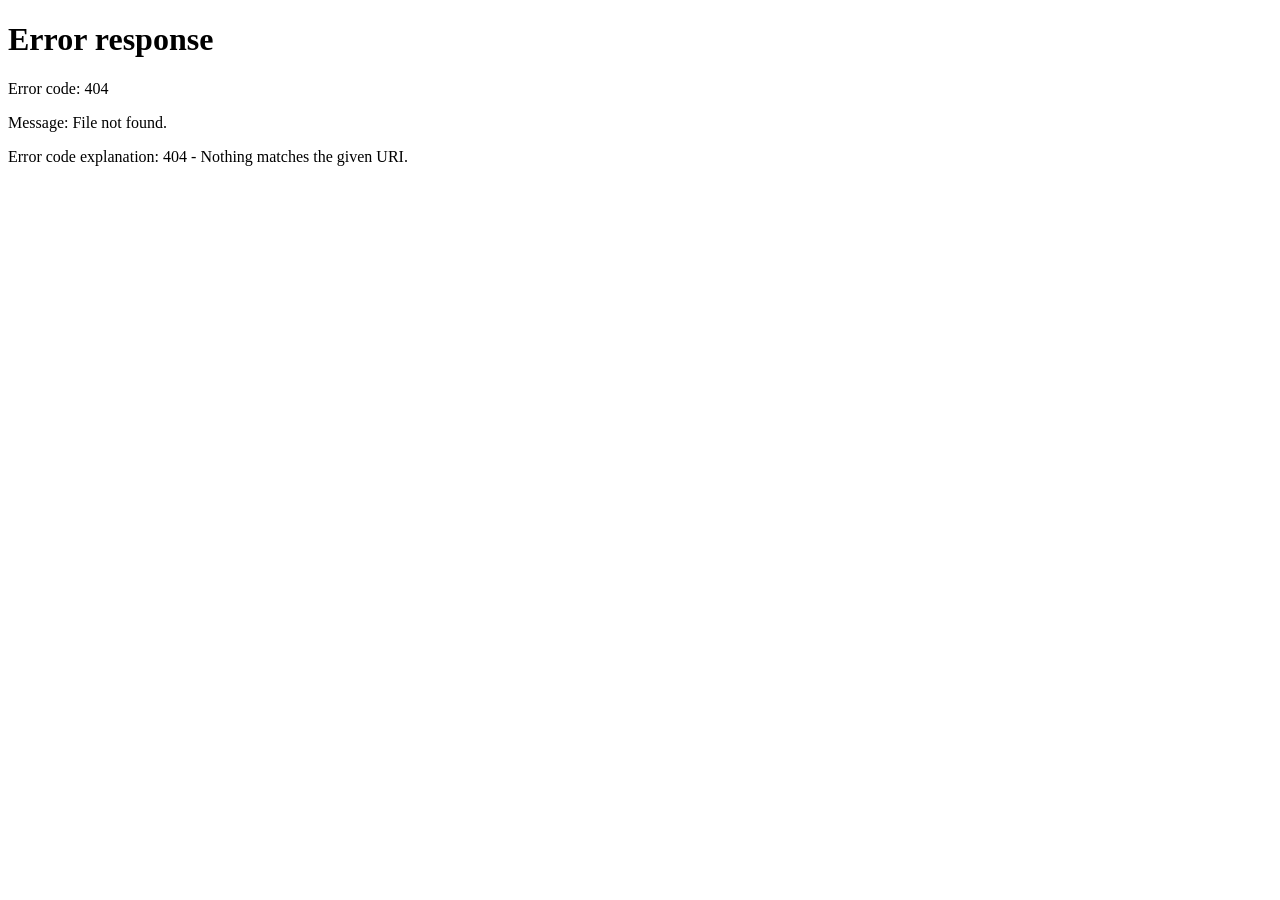
==== frontend/dashboard.html @ 40f2192b "Version Supabase - depart" ====
<!DOCTYPE html>
<html lang="fr">
<head>
    <meta charset="UTF-8">
    <meta name="viewport" content="width=device-width, initial-scale=1.0">
    <meta name="theme-color" content="#0d302b">
    <title>Tableau de bord — QR Menu</title>
    <link rel="stylesheet" href="css/dashboard.css?v=1">
</head>
<body>
    <div class="dashboard-shell">
        <!-- Sidebar (desktop) / barre horizontale (mobile) -->
        <aside class="sidebar">
            <div class="brand">
                <span class="brand-mark">QR MENU</span>
                <span class="brand-sub">Espace propriétaire</span>
            </div>

            <nav class="nav" aria-label="Navigation du tableau de bord">
                <a href="#overview" class="nav-link active" data-section="overview">
                    <svg viewBox="0 0 24 24" fill="none" class="nav-icon"><rect x="3" y="3" width="7" height="9" rx="2" stroke="currentColor" stroke-width="1.8"/><rect x="14" y="3" width="7" height="5" rx="2" stroke="currentColor" stroke-width="1.8"/><rect x="14" y="12" width="7" height="9" rx="2" stroke="currentColor" stroke-width="1.8"/><rect x="3" y="16" width="7" height="5" rx="2" stroke="currentColor" stroke-width="1.8"/></svg>
                    <span>Vue d'ensemble</span>
                </a>
                <a href="#cafe" class="nav-link" data-section="cafe">
                    <svg viewBox="0 0 24 24" fill="none" class="nav-icon"><path d="M4 9h13a3 3 0 0 1 0 6h-1" stroke="currentColor" stroke-width="1.8" stroke-linecap="round"/><path d="M4 9v7a3 3 0 0 0 3 3h6a3 3 0 0 0 3-3V9" stroke="currentColor" stroke-width="1.8" stroke-linecap="round"/><path d="M7 3v2.5M11 3v2.5M15 3v2.5" stroke="currentColor" stroke-width="1.8" stroke-linecap="round"/></svg>
                    <span>Mon café</span>
                </a>
                <a href="#categories" class="nav-link" data-section="categories">
                    <svg viewBox="0 0 24 24" fill="none" class="nav-icon"><path d="M4 4h7l9 9-7 7-9-9V4z" stroke="currentColor" stroke-width="1.8" stroke-linejoin="round"/><circle cx="8.5" cy="8.5" r="1.4" fill="currentColor"/></svg>
                    <span>Catégories</span>
                </a>
                <a href="#products" class="nav-link" data-section="products">
                    <svg viewBox="0 0 24 24" fill="none" class="nav-icon"><path d="M4 8h16l-1.4 10.2a2 2 0 0 1-2 1.8H7.4a2 2 0 0 1-2-1.8L4 8z" stroke="currentColor" stroke-width="1.8" stroke-linejoin="round"/><path d="M8 8V6a4 4 0 0 1 8 0v2" stroke="currentColor" stroke-width="1.8"/></svg>
                    <span>Produits</span>
                </a>
                <a href="#qrcode" class="nav-link" data-section="qrcode">
                    <svg viewBox="0 0 24 24" fill="none" class="nav-icon"><rect x="3" y="3" width="7" height="7" rx="1.2" stroke="currentColor" stroke-width="1.8"/><rect x="14" y="3" width="7" height="7" rx="1.2" stroke="currentColor" stroke-width="1.8"/><rect x="3" y="14" width="7" height="7" rx="1.2" stroke="currentColor" stroke-width="1.8"/><path d="M14 14h3v3h-3zM19 14h2M14 19h2M19 19h2" stroke="currentColor" stroke-width="1.8" stroke-linecap="round"/></svg>
                    <span>QR Code</span>
                </a>
            </nav>

            <a href="#logout" class="nav-link logout">
                <svg viewBox="0 0 24 24" fill="none" class="nav-icon"><path d="M9 21H5a2 2 0 0 1-2-2V5a2 2 0 0 1 2-2h4" stroke="currentColor" stroke-width="1.8" stroke-linecap="round"/><path d="M16 17l5-5-5-5M21 12H9" stroke="currentColor" stroke-width="1.8" stroke-linecap="round" stroke-linejoin="round"/></svg>
                <span>Déconnexion</span>
            </a>
        </aside>

        <!-- Contenu principal -->
        <main class="main">
            <!-- Vue d'ensemble -->
            <section id="overview-section" class="section active">
                <div class="welcome-card">
                    <span class="eyebrow">TABLEAU DE BORD</span>
                    <h1 id="user-greeting">Bonjour !</h1>
                    <p class="welcome-sub">Gérez le menu de <strong id="cafe-name">votre café</strong> depuis cet espace.</p>
                </div>
                <div class="stats-row">
                    <div class="stat-card">
                        <span class="stat-value" id="product-count">0</span>
                        <span class="stat-label">Produits au menu</span>
                    </div>
                    <div class="stat-card">
                        <span class="stat-value" id="category-count">0</span>
                        <span class="stat-label">Catégories</span>
                    </div>
                </div>
                <div class="quick-links">
                    <a href="#cafe" class="quick-link nav-link" data-section="cafe">
                        <span class="quick-link-title">Compléter les informations du café</span>
                        <span class="quick-link-arrow">→</span>
                    </a>
                    <a href="#products" class="quick-link nav-link" data-section="products">
                        <span class="quick-link-title">Ajouter un produit au menu</span>
                        <span class="quick-link-arrow">→</span>
                    </a>
                    <a href="#qrcode" class="quick-link nav-link" data-section="qrcode">
                        <span class="quick-link-title">Télécharger le QR Code de la table</span>
                        <span class="quick-link-arrow">→</span>
                    </a>
                </div>
            </section>

            <!-- Informations du café -->
            <section id="cafe-section" class="section">
                <div class="section-header">
                    <div>
                        <span class="eyebrow">PARAMÈTRES</span>
                        <h2>Informations du café</h2>
                    </div>
                </div>

                <form id="cafe-form" class="panel-card cafe-form">
                    <div class="logo-upload">
                        <label for="cafe-logo" class="logo-frame">
                            <img id="cafe-logo-preview" src="" alt="" class="logo-preview hidden">
                            <span class="logo-placeholder">Logo</span>
                        </label>
                        <input type="file" id="cafe-logo" accept="image/*" class="hidden-file-input">
                        <span class="field-hint">Cliquez sur le cercle pour changer le logo</span>
                    </div>

                    <div class="field-grid">
                        <div class="field">
                            <label for="cafe-name-input">Nom du café</label>
                            <input type="text" id="cafe-name-input" placeholder="Café El Bahri">
                        </div>
                        <div class="field">
                            <label for="cafe-phone">Téléphone</label>
                            <input type="text" id="cafe-phone" placeholder="+216 XX XXX XXX">
                        </div>
                        <div class="field field-full">
                            <label for="cafe-address">Adresse</label>
                            <input type="text" id="cafe-address" placeholder="Avenue Habib Bourguiba, Tunis">
                        </div>
                        <div class="field field-full">
                            <label for="cafe-description">Description</label>
                            <textarea id="cafe-description" rows="4" placeholder="Un mot chaleureux sur votre café..."></textarea>
                        </div>
                    </div>

                    <div class="form-actions">
                        <button type="submit" class="btn-primary">Enregistrer les modifications</button>
                    </div>
                </form>
            </section>

            <!-- Catégories -->
            <section id="categories-section" class="section">
                <div class="section-header">
                    <div>
                        <span class="eyebrow">MENU</span>
                        <h2>Catégories</h2>
                    </div>
                    <button type="button" class="btn-primary" onclick="openCategoryModal()">+ Ajouter une catégorie</button>
                </div>
                <div id="categories-list" class="cards-grid categories-list">
                    <p class="empty-hint">Chargement des catégories…</p>
                </div>
            </section>

            <!-- Produits -->
            <section id="products-section" class="section">
                <div class="section-header">
                    <div>
                        <span class="eyebrow">MENU</span>
                        <h2>Produits</h2>
                    </div>
                    <button type="button" class="btn-primary" onclick="openProductModal()">+ Ajouter un produit</button>
                </div>
                <div id="products-list" class="cards-grid products-list">
                    <p class="empty-hint">Chargement des produits…</p>
                </div>
            </section>

            <!-- QR Code -->
            <section id="qrcode-section" class="section">
                <div class="section-header">
                    <div>
                        <span class="eyebrow">TABLE</span>
                        <h2>QR Code du menu</h2>
                    </div>
                </div>
                <div class="panel-card qr-card">
                    <div class="qr-frame">
                        <img id="qr-image" src="" alt="QR Code du menu">
                    </div>
                    <p class="qr-hint">Imprimez ce code et posez-le sur vos tables. Vos clients le scannent pour accéder directement à votre menu.</p>
                    <button type="button" class="btn-primary" onclick="downloadQR()">Télécharger le QR Code</button>
                </div>
            </section>
        </main>
    </div>

    <!-- Modale Catégorie -->
    <!-- Modale Catégorie -->
<div id="category-modal" class="modal-overlay hidden">
    <div class="modal-card">
        <button type="button" class="modal-close" onclick="closeCategoryModal()" aria-label="Fermer">&times;</button>
        <h3>Ajouter une catégorie</h3>
        <form id="category-form">
            <div class="field">
                <label for="category-name-fr">Nom (Français)</label>
                <input type="text" id="category-name-fr" placeholder="Cafés" required>
            </div>
            <div class="field">
                <label for="category-name-en">Nom (English)</label>
                <input type="text" id="category-name-en" placeholder="Coffee">
            </div>
            <div class="field">
                <label for="category-name-ar">الاسم (العربية)</label>
                <input type="text" id="category-name-ar" placeholder="قهوة" dir="rtl">
            </div>
            <div class="form-actions">
                <button type="button" class="btn-secondary" onclick="closeCategoryModal()">Annuler</button>
                <button type="submit" class="btn-primary">Enregistrer</button>
            </div>
        </form>
    </div>
</div>
    <!-- Modale Produit -->
   <!-- Modale Produit -->
<div id="product-modal" class="modal-overlay hidden">
    <div class="modal-card">
        <button type="button" class="modal-close" onclick="closeProductModal()" aria-label="Fermer">&times;</button>
        <h3>Ajouter un produit</h3>
        <form id="product-form">
            <div class="field">
                <label for="product-name-fr">Nom (Français)</label>
                <input type="text" id="product-name-fr" placeholder="Cappuccino" required>
            </div>
            <div class="field">
                <label for="product-name-en">Nom (English)</label>
                <input type="text" id="product-name-en" required>
            </div>
            <div class="field">
                <label for="product-name-ar">الاسم (العربية)</label>
                <input type="text" id="product-name-ar" required dir="rtl">
            </div>
            <div class="field">
                <label for="product-category">Catégorie</label>
                <select id="product-category" required></select>
            </div>
            <div class="field">
                <label for="product-description-fr">Description (Français)</label>
                <textarea id="product-description-fr" rows="2" required></textarea>
            </div>
            <div class="field">
                <label for="product-description-en">Description (English)</label>
                <textarea id="product-description-en" rows="2" required></textarea>
            </div>
            <div class="field">
                <label for="product-description-ar">الوصف (العربية)</label>
                <textarea id="product-description-ar" rows="2" placeholder="إسبريسو مع حليب رغوي..." dir="rtl"></textarea>
            </div>
            <div class="field-grid">
                <div class="field">
                    <label for="product-price">Prix (DT)</label>
                    <input type="number" id="product-price" step="0.001" min="0" placeholder="4.500" required>
                </div>
                <div class="field">
                    <label for="product-image">Photo</label>
                    <input type="file" id="product-image" accept="image/*">
                </div>
            </div>
            <div class="field field-checkbox">
                <label><input type="checkbox" id="product-available" checked> Disponible à la vente</label>
            </div>
            <div class="form-actions">
                <button type="button" class="btn-secondary" onclick="closeProductModal()">Annuler</button>
                <button type="submit" class="btn-primary">Enregistrer</button>
            </div>
        </form>
    </div>
</div>
   <script src="js/app.js?v=2"></script>
<script src="js/dashboard.js?v=2"></script>
</body>
</html>
---- frontend/css/dashboard.css ----
@import url('https://fonts.googleapis.com/css2?family=DM+Sans:wght@400;500;600;700&family=Playfair+Display:wght@600;700&display=swap');

:root {
    --ink: #182522;
    --pine: #16433b;
    --pine-deep: #0d302b;
    --coral: #dc7655;
    --saffron: #e5b65f;
    --cream: #f6f1e8;
    --paper: #fffdf8;
    --sage: #dfe9df;
    --muted: #718078;
    --line: rgba(24, 37, 34, .12);
    --shadow-sm: 0 8px 24px rgba(13, 48, 43, .08);
    --shadow-lg: 0 24px 60px rgba(13, 48, 43, .16);
}

* { box-sizing: border-box; margin: 0; padding: 0; }
html { scroll-behavior: smooth; }
body { min-height: 100vh; background: var(--cream); color: var(--ink); font-family: 'DM Sans', sans-serif; }
.hidden { display: none !important; }

/* ===== Layout ===== */
.dashboard-shell { display: flex; min-height: 100vh; }

.sidebar {
    width: 250px; flex-shrink: 0; position: sticky; top: 0; height: 100vh;
    display: flex; flex-direction: column; padding: 1.8rem 1.1rem;
    background: linear-gradient(180deg, var(--pine-deep) 0%, var(--pine) 100%);
    color: #fff;
}
.brand { margin-bottom: 2.2rem; padding: 0 .5rem; }
.brand-mark { display: block; font: 700 .78rem 'DM Sans', sans-serif; letter-spacing: .18em; opacity: .85; }
.brand-sub { display: block; margin-top: .2rem; font-size: .74rem; color: rgba(255,255,255,.6); }

.nav { display: flex; flex-direction: column; gap: .3rem; flex: 1; }
.nav-link {
    display: flex; align-items: center; gap: .7rem; padding: .75rem .9rem; border-radius: 12px;
    color: rgba(255,255,255,.78); text-decoration: none; font: 600 .86rem 'DM Sans', sans-serif;
    transition: background .2s ease, color .2s ease;
}
.nav-icon { width: 19px; height: 19px; flex-shrink: 0; }
.nav-link:hover { background: rgba(255,255,255,.08); color: #fff; }
.nav-link.active { background: rgba(255,255,255,.14); color: #fff; box-shadow: inset 0 0 0 1px rgba(255,255,255,.12); }
.nav-link.logout { margin-top: 1.2rem; padding-top: 1rem; border-top: 1px solid rgba(255,255,255,.12); color: rgba(255,255,255,.6); }
.nav-link.logout:hover { color: #fff; background: rgba(220,118,85,.18); }

.main { flex: 1; min-width: 0; padding: 2.4rem 3rem 4rem; }
.section { display: none; }
.section.active { display: block; animation: fade-in .35s ease both; }
@keyframes fade-in { from { opacity: 0; transform: translateY(6px); } to { opacity: 1; transform: translateY(0); } }

.eyebrow { color: var(--coral); font: 700 .68rem 'DM Sans', sans-serif; letter-spacing: .16em; }

/* ===== Vue d'ensemble ===== */
.welcome-card {
    padding: 2rem 2.2rem; margin-bottom: 1.6rem; border-radius: 20px; color: #fff;
    background: linear-gradient(135deg, var(--pine-deep) 0%, var(--pine) 100%);
    box-shadow: var(--shadow-lg);
}
.welcome-card h1 { margin-top: .4rem; font: 700 2rem 'Playfair Display', Georgia, serif; }
.welcome-sub { margin-top: .5rem; color: rgba(255,255,255,.85); font-size: .95rem; }

.stats-row { display: flex; gap: 1rem; margin-bottom: 1.6rem; flex-wrap: wrap; }
.stat-card {
    flex: 1; min-width: 160px; padding: 1.3rem 1.5rem; border-radius: 16px; background: var(--paper);
    border: 1px solid var(--line); box-shadow: var(--shadow-sm); display: flex; flex-direction: column; gap: .3rem;
}
.stat-value { font: 700 2.1rem 'Playfair Display', Georgia, serif; color: var(--pine); }
.stat-label { color: var(--muted); font-size: .8rem; }

.quick-links { display: flex; flex-direction: column; gap: .6rem; }
.quick-link {
    display: flex; align-items: center; justify-content: space-between; padding: 1rem 1.3rem;
    border-radius: 14px; background: var(--paper); border: 1px solid var(--line); color: var(--ink);
    text-decoration: none; font-weight: 600; font-size: .88rem; transition: transform .18s ease, box-shadow .18s ease;
}
.quick-link:hover { transform: translateX(4px); box-shadow: var(--shadow-sm); }
.quick-link-arrow { color: var(--coral); font-weight: 700; }

/* ===== Sections communes ===== */
.section-header { display: flex; align-items: center; justify-content: space-between; gap: 1rem; margin-bottom: 1.5rem; flex-wrap: wrap; }
.section-header h2 { margin-top: .35rem; font: 700 1.6rem 'Playfair Display', Georgia, serif; color: var(--ink); }

.panel-card { padding: 1.8rem; border-radius: 18px; background: var(--paper); border: 1px solid var(--line); box-shadow: var(--shadow-sm); }

/* ===== Boutons ===== */
.btn-primary, .btn-secondary {
    padding: .7rem 1.3rem; border-radius: 999px; font: 600 .85rem 'DM Sans', sans-serif; cursor: pointer;
    border: 1px solid transparent; transition: transform .15s ease, box-shadow .15s ease, background .2s ease;
}
.btn-primary { background: var(--coral); color: #fff; box-shadow: 0 8px 18px rgba(220,118,85,.3); }
.btn-primary:hover { transform: translateY(-1px); box-shadow: 0 12px 24px rgba(220,118,85,.38); }
.btn-secondary { background: var(--sage); color: var(--pine); }
.btn-secondary:hover { background: #cfe0cf; }

/* ===== Formulaire café ===== */
.cafe-form { display: flex; flex-direction: column; gap: 1.6rem; }
.logo-upload { display: flex; flex-direction: column; align-items: center; gap: .5rem; }
.logo-frame {
    position: relative; width: 96px; height: 96px; border-radius: 50%; cursor: pointer; overflow: hidden;
    background: var(--sage); border: 2px dashed var(--pine); display: grid; place-items: center;
}
.logo-preview { width: 100%; height: 100%; object-fit: cover; }
.logo-placeholder { color: var(--pine); font-size: .72rem; font-weight: 700; letter-spacing: .05em; }
.hidden-file-input { display: none; }
.field-hint { color: var(--muted); font-size: .74rem; }

.field-grid { display: grid; grid-template-columns: 1fr 1fr; gap: 1.1rem; }
.field-full { grid-column: 1 / -1; }
.field { display: flex; flex-direction: column; gap: .4rem; }
.field label { font-size: .78rem; font-weight: 600; color: var(--ink); }
.field input[type="text"], .field input[type="number"], .field select, .field textarea {
    padding: .75rem .9rem; border: 1.5px solid var(--line); border-radius: 12px; font: 1rem 'DM Sans', sans-serif;
    color: var(--ink); background: #fff; outline: none; transition: border-color .2s ease, box-shadow .2s ease;
}
.field input:focus, .field select:focus, .field textarea:focus {
    border-color: var(--coral); box-shadow: 0 0 0 4px rgba(220,118,85,.14);
}
.field textarea { resize: vertical; }
.field-checkbox label { display: flex; align-items: center; gap: .5rem; font-weight: 600; font-size: .85rem; }
.field input[type="file"] { font-size: .82rem; }
.field input[type="file"]::file-selector-button {
    padding: .5rem .9rem; margin-right: .7rem; border: 0; border-radius: 999px; background: var(--sage);
    color: var(--pine); font: 600 .78rem 'DM Sans', sans-serif; cursor: pointer; transition: background .2s ease;
}
.field input[type="file"]::file-selector-button:hover { background: #cfe0cf; }

.form-actions { display: flex; justify-content: flex-end; gap: .7rem; }

/* ===== Grilles catégories / produits ===== */
.cards-grid { display: grid; grid-template-columns: repeat(auto-fill, minmax(230px, 1fr)); gap: 1rem; }
.empty-hint { grid-column: 1 / -1; padding: 2.5rem; text-align: center; color: var(--muted); background: var(--paper); border: 1px dashed var(--line); border-radius: 16px; }

.cards-grid .card {
    display: flex; flex-direction: column; gap: .6rem; padding: 1.1rem; border-radius: 16px;
    background: var(--paper); border: 1px solid var(--line); box-shadow: var(--shadow-sm);
    transition: transform .18s ease, box-shadow .18s ease;
}
.cards-grid .card:hover { transform: translateY(-3px); box-shadow: var(--shadow-lg); }
.cards-grid .card img { width: 100%; height: 130px; object-fit: cover; border-radius: 12px; }
.cards-grid .card h3 { font: 700 1.02rem 'Playfair Display', Georgia, serif; color: var(--ink); }
.cards-grid .card p { color: var(--muted); font-size: .82rem; }
.cards-grid .card .btn-secondary { align-self: flex-start; padding: .5rem 1rem; font-size: .76rem; }
.cards-grid .card > .btn-secondary + .btn-secondary { margin-left: .5rem; }

/* ===== QR Code ===== */
.qr-card { display: flex; flex-direction: column; align-items: center; text-align: center; gap: 1.2rem; max-width: 420px; }
.qr-frame { padding: 1.2rem; border-radius: 18px; background: #fff; border: 1px solid var(--line); box-shadow: var(--shadow-sm); }
.qr-frame img { width: 220px; height: 220px; object-fit: contain; }
.qr-hint { color: var(--muted); font-size: .85rem; line-height: 1.5; }

/* ===== Modales ===== */
.modal-overlay {
    position: fixed; inset: 0; z-index: 40; display: flex; align-items: center; justify-content: center;
    background: rgba(13,48,43,.5); padding: 1.5rem;
}
.modal-card {
    position: relative; width: 100%; max-width: 440px; max-height: 88vh; overflow-y: auto;
    background: var(--paper); border-radius: 20px; padding: 2rem; box-shadow: var(--shadow-lg);
    animation: modal-in .25s cubic-bezier(.2,.8,.25,1);
}
@keyframes modal-in { from { opacity: 0; transform: translateY(14px) scale(.98); } to { opacity: 1; transform: translateY(0) scale(1); } }
.modal-card h3 { margin-bottom: 1.3rem; font: 700 1.3rem 'Playfair Display', Georgia, serif; color: var(--ink); }
.modal-card form { display: flex; flex-direction: column; gap: 1rem; }
.modal-close {
    position: absolute; top: 1rem; right: 1rem; width: 2.2rem; height: 2.2rem; border: 0; border-radius: 50%;
    background: var(--sage); color: var(--pine); font-size: 1.3rem; cursor: pointer; line-height: 1;
}

/* ===== Responsive : sidebar -> barre horizontale ===== */
@media (max-width: 959px) {
    .dashboard-shell { flex-direction: column; }
    .sidebar {
        width: 100%; height: auto; position: sticky; top: 0; z-index: 20;
        flex-direction: row; align-items: center; padding: .9rem 1rem; gap: 1rem;
    }
    .brand { margin-bottom: 0; flex-shrink: 0; }
    .brand-sub { display: none; }
    .nav { flex-direction: row; overflow-x: auto; gap: .4rem; scrollbar-width: none; }
    .nav::-webkit-scrollbar { display: none; }
    .nav-link { flex-shrink: 0; padding: .6rem .8rem; white-space: nowrap; }
    .nav-link span:not(.nav-icon) { display: none; }
    .nav-link .nav-icon { width: 20px; height: 20px; }
    .nav-link.logout { margin-top: 0; padding-top: .6rem; border-top: none; border-left: 1px solid rgba(255,255,255,.15); padding-left: .8rem; }

    .main { padding: 1.4rem 1.1rem 3rem; }
    .field-grid { grid-template-columns: 1fr; }
    .welcome-card { padding: 1.5rem 1.3rem; }
    .welcome-card h1 { font-size: 1.5rem; }
}
.product-group {
    margin-bottom: 2rem;
}

.product-group-title {
    font-size: 1.1rem;
    font-weight: 600;
    margin-bottom: 1rem;
    padding-bottom: 0.5rem;
    border-bottom: 2px solid var(--accent, #d4a574);
    display: flex;
    align-items: baseline;
    gap: 0.5rem;
}

.product-group-count {
    font-size: 0.85rem;
    font-weight: 400;
    color: #888;
}

.products-grid {
    display: grid;
    grid-template-columns: repeat(auto-fill, minmax(220px, 1fr));
    gap: 1rem;
}
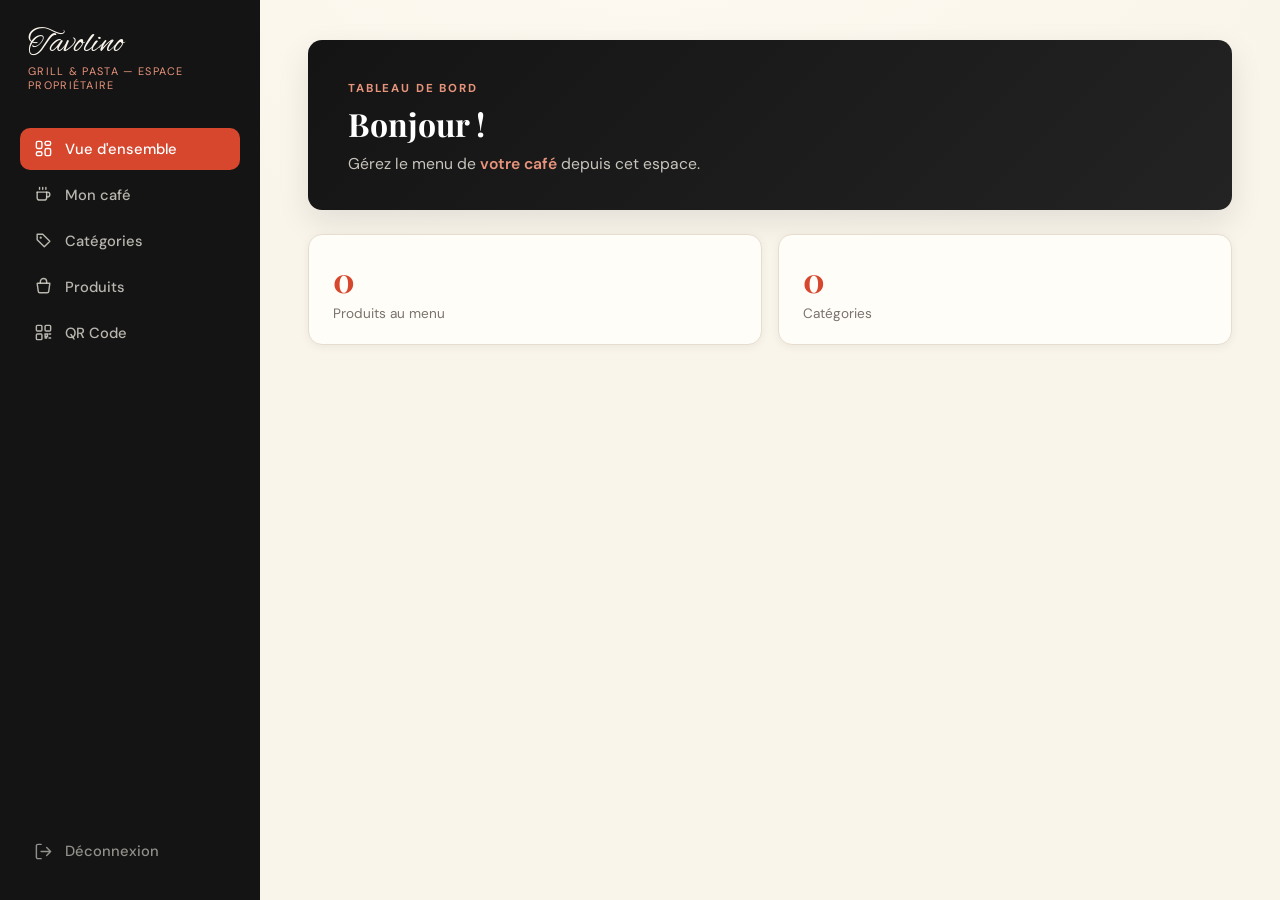
==== commit 8da52a5e: "Menu client et dashboard : nouveau design, animations, recherche corrigée" ====
--- a/frontend/dashboard.html
+++ b/frontend/dashboard.html
@@ -3,17 +3,20 @@
 <head>
     <meta charset="UTF-8">
     <meta name="viewport" content="width=device-width, initial-scale=1.0">
-    <meta name="theme-color" content="#0d302b">
-    <title>Tableau de bord — QR Menu</title>
-    <link rel="stylesheet" href="css/dashboard.css?v=1">
+    <meta name="theme-color" content="#141414">
+    <title>Tableau de bord — Tavolino</title>
+    <link rel="preconnect" href="https://fonts.googleapis.com">
+    <link rel="preconnect" href="https://fonts.gstatic.com" crossorigin>
+    <link href="https://fonts.googleapis.com/css2?family=Alex+Brush&family=Playfair+Display:wght@500;600;700&family=DM+Sans:wght@400;500;600;700&display=swap" rel="stylesheet">
+    <link rel="stylesheet" href="css/dashboard.css?v=5">
 </head>
 <body>
     <div class="dashboard-shell">
         <!-- Sidebar (desktop) / barre horizontale (mobile) -->
         <aside class="sidebar">
             <div class="brand">
-                <span class="brand-mark">QR MENU</span>
-                <span class="brand-sub">Espace propriétaire</span>
+                <span class="brand-mark">Tavolino</span>
+                <span class="brand-sub">GRILL &amp; PASTA — Espace propriétaire</span>
             </div>
 
             <nav class="nav" aria-label="Navigation du tableau de bord">
@@ -64,20 +67,6 @@
                         <span class="stat-label">Catégories</span>
                     </div>
                 </div>
-                <div class="quick-links">
-                    <a href="#cafe" class="quick-link nav-link" data-section="cafe">
-                        <span class="quick-link-title">Compléter les informations du café</span>
-                        <span class="quick-link-arrow">→</span>
-                    </a>
-                    <a href="#products" class="quick-link nav-link" data-section="products">
-                        <span class="quick-link-title">Ajouter un produit au menu</span>
-                        <span class="quick-link-arrow">→</span>
-                    </a>
-                    <a href="#qrcode" class="quick-link nav-link" data-section="qrcode">
-                        <span class="quick-link-title">Télécharger le QR Code de la table</span>
-                        <span class="quick-link-arrow">→</span>
-                    </a>
-                </div>
             </section>
 
             <!-- Informations du café -->
@@ -147,6 +136,15 @@
                     </div>
                     <button type="button" class="btn-primary" onclick="openProductModal()">+ Ajouter un produit</button>
                 </div>
+
+                <div class="products-toolbar">
+                    <div class="search-box">
+                        <svg viewBox="0 0 24 24" fill="none" class="search-icon"><circle cx="11" cy="11" r="7" stroke="currentColor" stroke-width="1.8"/><path d="M20 20l-3.5-3.5" stroke="currentColor" stroke-width="1.8" stroke-linecap="round"/></svg>
+                        <input type="search" id="product-search" placeholder="Rechercher un produit par nom...">
+                    </div>
+                    <div class="category-tabs" id="product-category-tabs"></div>
+                </div>
+
                 <div id="products-list" class="cards-grid products-list">
                     <p class="empty-hint">Chargement des produits…</p>
                 </div>
@@ -172,87 +170,90 @@
     </div>
 
     <!-- Modale Catégorie -->
-    <!-- Modale Catégorie -->
-<div id="category-modal" class="modal-overlay hidden">
-    <div class="modal-card">
-        <button type="button" class="modal-close" onclick="closeCategoryModal()" aria-label="Fermer">&times;</button>
-        <h3>Ajouter une catégorie</h3>
-        <form id="category-form">
-            <div class="field">
-                <label for="category-name-fr">Nom (Français)</label>
-                <input type="text" id="category-name-fr" placeholder="Cafés" required>
-            </div>
-            <div class="field">
-                <label for="category-name-en">Nom (English)</label>
-                <input type="text" id="category-name-en" placeholder="Coffee">
-            </div>
-            <div class="field">
-                <label for="category-name-ar">الاسم (العربية)</label>
-                <input type="text" id="category-name-ar" placeholder="قهوة" dir="rtl">
-            </div>
-            <div class="form-actions">
-                <button type="button" class="btn-secondary" onclick="closeCategoryModal()">Annuler</button>
-                <button type="submit" class="btn-primary">Enregistrer</button>
-            </div>
-        </form>
+    <div id="category-modal" class="modal-overlay hidden">
+        <div class="modal-card">
+            <button type="button" class="modal-close" onclick="closeCategoryModal()" aria-label="Fermer">&times;</button>
+            <h3>Ajouter une catégorie</h3>
+            <form id="category-form">
+                <div class="field">
+                    <label for="category-name-fr">Nom (Français)</label>
+                    <input type="text" id="category-name-fr" placeholder="Cafés" required>
+                </div>
+                <div class="field">
+                    <label for="category-name-en">Nom (English)</label>
+                    <input type="text" id="category-name-en" placeholder="Coffee">
+                </div>
+                <div class="field">
+                    <label for="category-name-ar">الاسم (العربية)</label>
+                    <input type="text" id="category-name-ar" placeholder="قهوة" dir="rtl">
+                </div>
+                <div class="form-actions">
+                    <button type="button" class="btn-secondary" onclick="closeCategoryModal()">Annuler</button>
+                    <button type="submit" class="btn-primary">Enregistrer</button>
+                </div>
+            </form>
+        </div>
     </div>
-</div>
+
     <!-- Modale Produit -->
-   <!-- Modale Produit -->
-<div id="product-modal" class="modal-overlay hidden">
-    <div class="modal-card">
-        <button type="button" class="modal-close" onclick="closeProductModal()" aria-label="Fermer">&times;</button>
-        <h3>Ajouter un produit</h3>
-        <form id="product-form">
-            <div class="field">
-                <label for="product-name-fr">Nom (Français)</label>
-                <input type="text" id="product-name-fr" placeholder="Cappuccino" required>
-            </div>
-            <div class="field">
-                <label for="product-name-en">Nom (English)</label>
-                <input type="text" id="product-name-en" required>
-            </div>
-            <div class="field">
-                <label for="product-name-ar">الاسم (العربية)</label>
-                <input type="text" id="product-name-ar" required dir="rtl">
-            </div>
-            <div class="field">
-                <label for="product-category">Catégorie</label>
-                <select id="product-category" required></select>
-            </div>
-            <div class="field">
-                <label for="product-description-fr">Description (Français)</label>
-                <textarea id="product-description-fr" rows="2" required></textarea>
-            </div>
-            <div class="field">
-                <label for="product-description-en">Description (English)</label>
-                <textarea id="product-description-en" rows="2" required></textarea>
-            </div>
-            <div class="field">
-                <label for="product-description-ar">الوصف (العربية)</label>
-                <textarea id="product-description-ar" rows="2" placeholder="إسبريسو مع حليب رغوي..." dir="rtl"></textarea>
-            </div>
-            <div class="field-grid">
-                <div class="field">
-                    <label for="product-price">Prix (DT)</label>
-                    <input type="number" id="product-price" step="0.001" min="0" placeholder="4.500" required>
-                </div>
-                <div class="field">
-                    <label for="product-image">Photo</label>
-                    <input type="file" id="product-image" accept="image/*">
-                </div>
-            </div>
-            <div class="field field-checkbox">
-                <label><input type="checkbox" id="product-available" checked> Disponible à la vente</label>
-            </div>
-            <div class="form-actions">
-                <button type="button" class="btn-secondary" onclick="closeProductModal()">Annuler</button>
-                <button type="submit" class="btn-primary">Enregistrer</button>
-            </div>
-        </form>
+    <div id="product-modal" class="modal-overlay hidden">
+        <div class="modal-card">
+            <button type="button" class="modal-close" onclick="closeProductModal()" aria-label="Fermer">&times;</button>
+            <h3>Ajouter un produit</h3>
+            <form id="product-form">
+                <div class="field">
+                    <label for="product-name-fr">Nom (Français)</label>
+                    <input type="text" id="product-name-fr" placeholder="Cappuccino" required>
+                </div>
+                <div class="field">
+                    <label for="product-name-en">Nom (English)</label>
+                    <input type="text" id="product-name-en" required>
+                </div>
+                <div class="field">
+                    <label for="product-name-ar">الاسم (العربية)</label>
+                    <input type="text" id="product-name-ar" required dir="rtl">
+                </div>
+                <div class="field">
+                    <label for="product-category">Catégorie</label>
+                    <select id="product-category" required></select>
+                </div>
+                <div class="field">
+                    <label for="product-description-fr">Description (Français) <small>— facultatif</small></label>
+                    <textarea id="product-description-fr" rows="2" placeholder="Facultatif"></textarea>
+                </div>
+                <div class="field">
+                    <label for="product-description-en">Description (English)</label>
+                    <textarea id="product-description-en" rows="2" placeholder="Optional"></textarea>
+                </div>
+                <div class="field">
+                    <label for="product-description-ar">الوصف (العربية)</label>
+                    <textarea id="product-description-ar" rows="2" placeholder="اختياري" dir="rtl"></textarea>
+                </div>
+                <div class="field-grid">
+                    <div class="field">
+                        <label for="product-price">Prix (DT)</label>
+                        <input type="number" id="product-price" step="0.001" min="0" placeholder="4.500" required>
+                    </div>
+                    <div class="field">
+                        <label for="product-image">Photo</label>
+                        <input type="file" id="product-image" accept="image/*">
+                    </div>
+                </div>
+                <div class="field field-checkbox">
+                    <label><input type="checkbox" id="product-available" checked> Disponible à la vente</label>
+                </div>
+                <div class="form-actions">
+                    <button type="button" class="btn-secondary" onclick="closeProductModal()">Annuler</button>
+                    <button type="submit" class="btn-primary">Enregistrer</button>
+                </div>
+            </form>
+        </div>
     </div>
-</div>
-   <script src="js/app.js?v=2"></script>
-<script src="js/dashboard.js?v=2"></script>
+
+    <script src="https://cdn.jsdelivr.net/npm/@supabase/supabase-js@2"></script>
+    <script src="js/supabaseClient.js?v=1"></script>
+    <script src="https://cdn.jsdelivr.net/npm/qrcode@1.5.3/build/qrcode.min.js"></script>
+    <script src="js/app.js?v=2"></script>
+    <script src="js/dashboard.js?v=7"></script>
 </body>
 </html>
--- a/frontend/css/dashboard.css
+++ b/frontend/css/dashboard.css
@@ -1,217 +1,782 @@
-@import url('https://fonts.googleapis.com/css2?family=DM+Sans:wght@400;500;600;700&family=Playfair+Display:wght@600;700&display=swap');
+/* ============================================
+   TABLEAU DE BORD — TAVOLINO (Grill & Pasta)
+   Palette reprise du logo : noir, rouge tomate, crème.
+   ============================================ */
 
 :root {
-    --ink: #182522;
-    --pine: #16433b;
-    --pine-deep: #0d302b;
-    --coral: #dc7655;
-    --saffron: #e5b65f;
-    --cream: #f6f1e8;
+    --ink: #141414;
+    --ink-soft: #232323;
+    --tomato: #d6472e;
+    --tomato-dark: #b23a24;
+    --tomato-light: #e8947c;
+    --cream: #faf5eb;
     --paper: #fffdf8;
-    --sage: #dfe9df;
-    --muted: #718078;
-    --line: rgba(24, 37, 34, .12);
-    --shadow-sm: 0 8px 24px rgba(13, 48, 43, .08);
-    --shadow-lg: 0 24px 60px rgba(13, 48, 43, .16);
-}
-
-* { box-sizing: border-box; margin: 0; padding: 0; }
-html { scroll-behavior: smooth; }
-body { min-height: 100vh; background: var(--cream); color: var(--ink); font-family: 'DM Sans', sans-serif; }
+    --sage: #f3e6dc;
+    --muted: #7a726b;
+    --border: #e7ddcf;
+    --text: #1c1a17;
+    --success: #1f9254;
+    --danger: #c0392b;
+
+    --font-script: 'Alex Brush', cursive;
+    --font-display: 'Playfair Display', 'Georgia', serif;
+    --font-body: 'DM Sans', 'Segoe UI', sans-serif;
+
+    --shadow-sm: 0 2px 10px rgba(20, 20, 20, 0.06);
+    --shadow-md: 0 12px 32px rgba(20, 20, 20, 0.10);
+    --radius: 14px;
+}
+
+* { box-sizing: border-box; }
+
+body {
+    margin: 0;
+    font-family: var(--font-body);
+    background: radial-gradient(ellipse 1200px 600px at 50% -10%, #fffaf1 0%, var(--cream) 60%);
+    color: var(--text);
+    -webkit-font-smoothing: antialiased;
+}
+
+h1, h2, h3 {
+    font-family: var(--font-display);
+    margin: 0;
+    color: var(--ink);
+}
+
 .hidden { display: none !important; }
 
-/* ===== Layout ===== */
-.dashboard-shell { display: flex; min-height: 100vh; }
+/* ============================================
+   STRUCTURE GÉNÉRALE
+   ============================================ */
+
+.dashboard-shell {
+    display: flex;
+    min-height: 100vh;
+}
+
+/* ---------- Sidebar ---------- */
 
 .sidebar {
-    width: 250px; flex-shrink: 0; position: sticky; top: 0; height: 100vh;
-    display: flex; flex-direction: column; padding: 1.8rem 1.1rem;
-    background: linear-gradient(180deg, var(--pine-deep) 0%, var(--pine) 100%);
+    width: 260px;
+    flex-shrink: 0;
+    background: var(--ink);
+    color: var(--cream);
+    display: flex;
+    flex-direction: column;
+    padding: 28px 20px;
+    position: sticky;
+    top: 0;
+    height: 100vh;
+}
+
+.brand {
+    display: flex;
+    flex-direction: column;
+    gap: 2px;
+    margin-bottom: 36px;
+    padding: 0 8px;
+}
+
+.brand-mark {
+    font-family: var(--font-script);
+    font-size: 2.1rem;
+    line-height: 1;
+    color: var(--cream);
+}
+
+.brand-sub {
+    font-size: 0.68rem;
+    letter-spacing: 0.12em;
+    color: var(--tomato-light);
+    text-transform: uppercase;
+}
+
+.nav {
+    display: flex;
+    flex-direction: column;
+    gap: 4px;
+    flex: 1;
+}
+
+.nav-link {
+    display: flex;
+    align-items: center;
+    gap: 12px;
+    padding: 11px 14px;
+    border-radius: 10px;
+    color: rgba(250, 245, 235, 0.72);
+    text-decoration: none;
+    font-size: 0.92rem;
+    font-weight: 500;
+    transition: background 0.2s ease, color 0.2s ease;
+}
+
+.nav-link:hover {
+    background: rgba(250, 245, 235, 0.06);
+    color: var(--cream);
+}
+
+.nav-link.active {
+    background: var(--tomato);
     color: #fff;
 }
-.brand { margin-bottom: 2.2rem; padding: 0 .5rem; }
-.brand-mark { display: block; font: 700 .78rem 'DM Sans', sans-serif; letter-spacing: .18em; opacity: .85; }
-.brand-sub { display: block; margin-top: .2rem; font-size: .74rem; color: rgba(255,255,255,.6); }
-
-.nav { display: flex; flex-direction: column; gap: .3rem; flex: 1; }
-.nav-link {
-    display: flex; align-items: center; gap: .7rem; padding: .75rem .9rem; border-radius: 12px;
-    color: rgba(255,255,255,.78); text-decoration: none; font: 600 .86rem 'DM Sans', sans-serif;
-    transition: background .2s ease, color .2s ease;
-}
+
 .nav-icon { width: 19px; height: 19px; flex-shrink: 0; }
-.nav-link:hover { background: rgba(255,255,255,.08); color: #fff; }
-.nav-link.active { background: rgba(255,255,255,.14); color: #fff; box-shadow: inset 0 0 0 1px rgba(255,255,255,.12); }
-.nav-link.logout { margin-top: 1.2rem; padding-top: 1rem; border-top: 1px solid rgba(255,255,255,.12); color: rgba(255,255,255,.6); }
-.nav-link.logout:hover { color: #fff; background: rgba(220,118,85,.18); }
-
-.main { flex: 1; min-width: 0; padding: 2.4rem 3rem 4rem; }
+
+.nav-link.logout {
+    margin-top: 12px;
+    color: rgba(250, 245, 235, 0.55);
+}
+.nav-link.logout:hover { color: var(--tomato-light); background: rgba(250, 245, 235, 0.06); }
+
+/* ---------- Contenu principal ---------- */
+
+.main {
+    flex: 1;
+    padding: 40px 48px;
+    max-width: 1100px;
+}
+
 .section { display: none; }
-.section.active { display: block; animation: fade-in .35s ease both; }
-@keyframes fade-in { from { opacity: 0; transform: translateY(6px); } to { opacity: 1; transform: translateY(0); } }
-
-.eyebrow { color: var(--coral); font: 700 .68rem 'DM Sans', sans-serif; letter-spacing: .16em; }
-
-/* ===== Vue d'ensemble ===== */
+.section.active { display: block; animation: fade-in 0.3s ease; }
+
+@keyframes fade-in {
+    from { opacity: 0; transform: translateY(6px); }
+    to { opacity: 1; transform: translateY(0); }
+}
+
+.eyebrow {
+    display: inline-block;
+    font-size: 0.72rem;
+    font-weight: 700;
+    letter-spacing: 0.16em;
+    color: var(--tomato);
+    margin-bottom: 6px;
+}
+
+.section-header {
+    display: flex;
+    align-items: center;
+    justify-content: space-between;
+    gap: 16px;
+    margin-bottom: 24px;
+    flex-wrap: wrap;
+}
+
+.section-header h2 { font-size: 1.6rem; }
+
+/* ---------- Vue d'ensemble ---------- */
+
 .welcome-card {
-    padding: 2rem 2.2rem; margin-bottom: 1.6rem; border-radius: 20px; color: #fff;
-    background: linear-gradient(135deg, var(--pine-deep) 0%, var(--pine) 100%);
-    box-shadow: var(--shadow-lg);
-}
-.welcome-card h1 { margin-top: .4rem; font: 700 2rem 'Playfair Display', Georgia, serif; }
-.welcome-sub { margin-top: .5rem; color: rgba(255,255,255,.85); font-size: .95rem; }
-
-.stats-row { display: flex; gap: 1rem; margin-bottom: 1.6rem; flex-wrap: wrap; }
+    background: linear-gradient(135deg, var(--ink) 0%, var(--ink-soft) 100%);
+    color: var(--cream);
+    border-radius: var(--radius);
+    padding: 36px 40px;
+    margin-bottom: 24px;
+    box-shadow: var(--shadow-md);
+}
+
+.welcome-card .eyebrow { color: var(--tomato-light); }
+.welcome-card h1 { color: #fff; font-size: 2rem; margin-bottom: 8px; }
+.welcome-sub { margin: 0; color: rgba(250, 245, 235, 0.78); font-size: 0.98rem; }
+.welcome-sub strong { color: var(--tomato-light); font-weight: 600; }
+
+.stats-row {
+    display: grid;
+    grid-template-columns: repeat(auto-fit, minmax(180px, 1fr));
+    gap: 16px;
+}
+
 .stat-card {
-    flex: 1; min-width: 160px; padding: 1.3rem 1.5rem; border-radius: 16px; background: var(--paper);
-    border: 1px solid var(--line); box-shadow: var(--shadow-sm); display: flex; flex-direction: column; gap: .3rem;
-}
-.stat-value { font: 700 2.1rem 'Playfair Display', Georgia, serif; color: var(--pine); }
-.stat-label { color: var(--muted); font-size: .8rem; }
-
-.quick-links { display: flex; flex-direction: column; gap: .6rem; }
-.quick-link {
-    display: flex; align-items: center; justify-content: space-between; padding: 1rem 1.3rem;
-    border-radius: 14px; background: var(--paper); border: 1px solid var(--line); color: var(--ink);
-    text-decoration: none; font-weight: 600; font-size: .88rem; transition: transform .18s ease, box-shadow .18s ease;
-}
-.quick-link:hover { transform: translateX(4px); box-shadow: var(--shadow-sm); }
-.quick-link-arrow { color: var(--coral); font-weight: 700; }
-
-/* ===== Sections communes ===== */
-.section-header { display: flex; align-items: center; justify-content: space-between; gap: 1rem; margin-bottom: 1.5rem; flex-wrap: wrap; }
-.section-header h2 { margin-top: .35rem; font: 700 1.6rem 'Playfair Display', Georgia, serif; color: var(--ink); }
-
-.panel-card { padding: 1.8rem; border-radius: 18px; background: var(--paper); border: 1px solid var(--line); box-shadow: var(--shadow-sm); }
-
-/* ===== Boutons ===== */
-.btn-primary, .btn-secondary {
-    padding: .7rem 1.3rem; border-radius: 999px; font: 600 .85rem 'DM Sans', sans-serif; cursor: pointer;
-    border: 1px solid transparent; transition: transform .15s ease, box-shadow .15s ease, background .2s ease;
-}
-.btn-primary { background: var(--coral); color: #fff; box-shadow: 0 8px 18px rgba(220,118,85,.3); }
-.btn-primary:hover { transform: translateY(-1px); box-shadow: 0 12px 24px rgba(220,118,85,.38); }
-.btn-secondary { background: var(--sage); color: var(--pine); }
-.btn-secondary:hover { background: #cfe0cf; }
-
-/* ===== Formulaire café ===== */
-.cafe-form { display: flex; flex-direction: column; gap: 1.6rem; }
-.logo-upload { display: flex; flex-direction: column; align-items: center; gap: .5rem; }
+    background: var(--paper);
+    border: 1px solid var(--border);
+    border-radius: var(--radius);
+    padding: 22px 24px;
+    display: flex;
+    flex-direction: column;
+    gap: 4px;
+    box-shadow: var(--shadow-sm);
+}
+
+.stat-value {
+    font-family: var(--font-display);
+    font-size: 2.1rem;
+    color: var(--tomato);
+    font-weight: 700;
+}
+
+.stat-label {
+    font-size: 0.85rem;
+    color: var(--muted);
+}
+
+/* ============================================
+   FORMULAIRES & PANNEAUX
+   ============================================ */
+
+.panel-card {
+    background: var(--paper);
+    border: 1px solid var(--border);
+    border-radius: var(--radius);
+    padding: 28px 32px;
+    box-shadow: var(--shadow-sm);
+}
+
+.field-grid {
+    display: grid;
+    grid-template-columns: repeat(auto-fit, minmax(220px, 1fr));
+    gap: 18px;
+    margin-bottom: 20px;
+}
+
+.field { display: flex; flex-direction: column; gap: 6px; }
+.field-full { grid-column: 1 / -1; }
+
+.field label {
+    font-size: 0.82rem;
+    font-weight: 600;
+    color: var(--ink);
+}
+
+.field input[type="text"],
+.field input[type="number"],
+.field input[type="file"],
+.field select,
+.field textarea {
+    font-family: var(--font-body);
+    font-size: 0.95rem;
+    padding: 10px 12px;
+    border: 1px solid var(--border);
+    border-radius: 9px;
+    background: #fff;
+    color: var(--text);
+    transition: border-color 0.2s ease, box-shadow 0.2s ease;
+}
+
+.field input:focus,
+.field select:focus,
+.field textarea:focus {
+    outline: none;
+    border-color: var(--tomato);
+    box-shadow: 0 0 0 3px rgba(214, 71, 46, 0.12);
+}
+
+.field textarea { resize: vertical; min-height: 64px; }
+
+.field-checkbox {
+    flex-direction: row;
+    align-items: center;
+}
+.field-checkbox label {
+    display: flex;
+    align-items: center;
+    gap: 8px;
+    font-weight: 500;
+    color: var(--text);
+}
+.field-checkbox input { accent-color: var(--tomato); width: 16px; height: 16px; }
+
+.field-hint {
+    font-size: 0.78rem;
+    color: var(--muted);
+}
+
+.form-actions {
+    display: flex;
+    justify-content: flex-end;
+    gap: 10px;
+    margin-top: 4px;
+}
+
+/* ---------- Logo du café ---------- */
+
+.logo-upload {
+    display: flex;
+    flex-direction: column;
+    align-items: center;
+    gap: 8px;
+    margin-bottom: 26px;
+}
+
 .logo-frame {
-    position: relative; width: 96px; height: 96px; border-radius: 50%; cursor: pointer; overflow: hidden;
-    background: var(--sage); border: 2px dashed var(--pine); display: grid; place-items: center;
-}
+    width: 96px;
+    height: 96px;
+    border-radius: 50%;
+    background: var(--sage);
+    border: 2px dashed var(--border);
+    display: flex;
+    align-items: center;
+    justify-content: center;
+    cursor: pointer;
+    overflow: hidden;
+    transition: border-color 0.2s ease;
+}
+.logo-frame:hover { border-color: var(--tomato); }
+
 .logo-preview { width: 100%; height: 100%; object-fit: cover; }
-.logo-placeholder { color: var(--pine); font-size: .72rem; font-weight: 700; letter-spacing: .05em; }
+.logo-placeholder { font-size: 0.8rem; color: var(--muted); }
 .hidden-file-input { display: none; }
-.field-hint { color: var(--muted); font-size: .74rem; }
-
-.field-grid { display: grid; grid-template-columns: 1fr 1fr; gap: 1.1rem; }
-.field-full { grid-column: 1 / -1; }
-.field { display: flex; flex-direction: column; gap: .4rem; }
-.field label { font-size: .78rem; font-weight: 600; color: var(--ink); }
-.field input[type="text"], .field input[type="number"], .field select, .field textarea {
-    padding: .75rem .9rem; border: 1.5px solid var(--line); border-radius: 12px; font: 1rem 'DM Sans', sans-serif;
-    color: var(--ink); background: #fff; outline: none; transition: border-color .2s ease, box-shadow .2s ease;
-}
-.field input:focus, .field select:focus, .field textarea:focus {
-    border-color: var(--coral); box-shadow: 0 0 0 4px rgba(220,118,85,.14);
-}
-.field textarea { resize: vertical; }
-.field-checkbox label { display: flex; align-items: center; gap: .5rem; font-weight: 600; font-size: .85rem; }
-.field input[type="file"] { font-size: .82rem; }
-.field input[type="file"]::file-selector-button {
-    padding: .5rem .9rem; margin-right: .7rem; border: 0; border-radius: 999px; background: var(--sage);
-    color: var(--pine); font: 600 .78rem 'DM Sans', sans-serif; cursor: pointer; transition: background .2s ease;
-}
-.field input[type="file"]::file-selector-button:hover { background: #cfe0cf; }
-
-.form-actions { display: flex; justify-content: flex-end; gap: .7rem; }
-
-/* ===== Grilles catégories / produits ===== */
-.cards-grid { display: grid; grid-template-columns: repeat(auto-fill, minmax(230px, 1fr)); gap: 1rem; }
-.empty-hint { grid-column: 1 / -1; padding: 2.5rem; text-align: center; color: var(--muted); background: var(--paper); border: 1px dashed var(--line); border-radius: 16px; }
-
-.cards-grid .card {
-    display: flex; flex-direction: column; gap: .6rem; padding: 1.1rem; border-radius: 16px;
-    background: var(--paper); border: 1px solid var(--line); box-shadow: var(--shadow-sm);
-    transition: transform .18s ease, box-shadow .18s ease;
-}
-.cards-grid .card:hover { transform: translateY(-3px); box-shadow: var(--shadow-lg); }
-.cards-grid .card img { width: 100%; height: 130px; object-fit: cover; border-radius: 12px; }
-.cards-grid .card h3 { font: 700 1.02rem 'Playfair Display', Georgia, serif; color: var(--ink); }
-.cards-grid .card p { color: var(--muted); font-size: .82rem; }
-.cards-grid .card .btn-secondary { align-self: flex-start; padding: .5rem 1rem; font-size: .76rem; }
-.cards-grid .card > .btn-secondary + .btn-secondary { margin-left: .5rem; }
-
-/* ===== QR Code ===== */
-.qr-card { display: flex; flex-direction: column; align-items: center; text-align: center; gap: 1.2rem; max-width: 420px; }
-.qr-frame { padding: 1.2rem; border-radius: 18px; background: #fff; border: 1px solid var(--line); box-shadow: var(--shadow-sm); }
-.qr-frame img { width: 220px; height: 220px; object-fit: contain; }
-.qr-hint { color: var(--muted); font-size: .85rem; line-height: 1.5; }
-
-/* ===== Modales ===== */
-.modal-overlay {
-    position: fixed; inset: 0; z-index: 40; display: flex; align-items: center; justify-content: center;
-    background: rgba(13,48,43,.5); padding: 1.5rem;
-}
-.modal-card {
-    position: relative; width: 100%; max-width: 440px; max-height: 88vh; overflow-y: auto;
-    background: var(--paper); border-radius: 20px; padding: 2rem; box-shadow: var(--shadow-lg);
-    animation: modal-in .25s cubic-bezier(.2,.8,.25,1);
-}
-@keyframes modal-in { from { opacity: 0; transform: translateY(14px) scale(.98); } to { opacity: 1; transform: translateY(0) scale(1); } }
-.modal-card h3 { margin-bottom: 1.3rem; font: 700 1.3rem 'Playfair Display', Georgia, serif; color: var(--ink); }
-.modal-card form { display: flex; flex-direction: column; gap: 1rem; }
-.modal-close {
-    position: absolute; top: 1rem; right: 1rem; width: 2.2rem; height: 2.2rem; border: 0; border-radius: 50%;
-    background: var(--sage); color: var(--pine); font-size: 1.3rem; cursor: pointer; line-height: 1;
-}
-
-/* ===== Responsive : sidebar -> barre horizontale ===== */
-@media (max-width: 959px) {
-    .dashboard-shell { flex-direction: column; }
-    .sidebar {
-        width: 100%; height: auto; position: sticky; top: 0; z-index: 20;
-        flex-direction: row; align-items: center; padding: .9rem 1rem; gap: 1rem;
-    }
-    .brand { margin-bottom: 0; flex-shrink: 0; }
-    .brand-sub { display: none; }
-    .nav { flex-direction: row; overflow-x: auto; gap: .4rem; scrollbar-width: none; }
-    .nav::-webkit-scrollbar { display: none; }
-    .nav-link { flex-shrink: 0; padding: .6rem .8rem; white-space: nowrap; }
-    .nav-link span:not(.nav-icon) { display: none; }
-    .nav-link .nav-icon { width: 20px; height: 20px; }
-    .nav-link.logout { margin-top: 0; padding-top: .6rem; border-top: none; border-left: 1px solid rgba(255,255,255,.15); padding-left: .8rem; }
-
-    .main { padding: 1.4rem 1.1rem 3rem; }
-    .field-grid { grid-template-columns: 1fr; }
-    .welcome-card { padding: 1.5rem 1.3rem; }
-    .welcome-card h1 { font-size: 1.5rem; }
-}
-.product-group {
-    margin-bottom: 2rem;
-}
+
+/* ============================================
+   BOUTONS
+   ============================================ */
+
+.btn-primary,
+.btn-secondary {
+    font-family: var(--font-body);
+    font-size: 0.9rem;
+    font-weight: 600;
+    padding: 10px 20px;
+    border-radius: 10px;
+    border: none;
+    cursor: pointer;
+    transition: transform 0.15s ease, box-shadow 0.15s ease, background 0.15s ease;
+}
+
+.btn-primary {
+    background: var(--tomato);
+    color: #fff;
+    box-shadow: 0 6px 16px rgba(214, 71, 46, 0.28);
+}
+.btn-primary:hover { background: var(--tomato-dark); transform: translateY(-1px); }
+
+.btn-secondary {
+    background: transparent;
+    color: var(--ink);
+    border: 1px solid var(--border);
+}
+.btn-secondary:hover { background: var(--sage); }
+
+/* ============================================
+   LISTES — CATÉGORIES / PRODUITS
+   ============================================ */
+
+.cards-grid {
+    display: grid;
+    grid-template-columns: repeat(auto-fill, minmax(230px, 1fr));
+    gap: 16px;
+}
+
+.card {
+    background: var(--paper);
+    border: 1px solid var(--border);
+    border-radius: var(--radius);
+    overflow: hidden;
+    box-shadow: var(--shadow-sm);
+    display: flex;
+    flex-direction: column;
+    transition: transform 0.15s ease, box-shadow 0.15s ease;
+}
+.card:hover { transform: translateY(-3px); box-shadow: var(--shadow-md); }
+
+.card h3 {
+    font-size: 1.05rem;
+    color: var(--ink);
+    line-height: 1.25;
+}
+
+.card-image {
+    width: 100%;
+    height: 140px;
+    object-fit: cover;
+    display: block;
+}
+
+.card-image-placeholder {
+    display: flex;
+    align-items: center;
+    justify-content: center;
+    background: var(--sage);
+    color: var(--muted);
+    font-size: 0.78rem;
+    font-style: italic;
+}
+
+.card-body {
+    padding: 16px 18px 6px;
+    display: flex;
+    flex-direction: column;
+    gap: 10px;
+    flex: 1;
+}
+
+.category-card .card-body {
+    padding: 18px 18px 6px;
+    flex-direction: row;
+    align-items: center;
+    justify-content: space-between;
+    gap: 12px;
+}
+
+.card-top {
+    display: flex;
+    align-items: flex-start;
+    justify-content: space-between;
+    gap: 10px;
+}
+
+.card-price {
+    flex-shrink: 0;
+    font-family: var(--font-display);
+    font-size: 1.02rem;
+    font-weight: 700;
+    color: var(--tomato);
+    white-space: nowrap;
+}
+
+.card-meta {
+    display: flex;
+    align-items: center;
+    flex-wrap: wrap;
+    gap: 8px;
+}
+
+.meta-tag {
+    display: inline-block;
+    font-size: 0.74rem;
+    font-weight: 600;
+    color: var(--muted);
+    background: var(--sage);
+    padding: 3px 10px;
+    border-radius: 999px;
+}
+
+.status-pill {
+    display: inline-flex;
+    align-items: center;
+    gap: 4px;
+    font-size: 0.72rem;
+    font-weight: 700;
+    letter-spacing: 0.01em;
+    padding: 3px 10px;
+    border-radius: 999px;
+}
+
+.status-available {
+    color: var(--success);
+    background: rgba(31, 146, 84, 0.1);
+}
+
+.status-unavailable {
+    color: var(--danger);
+    background: rgba(192, 57, 43, 0.1);
+}
+
+.card-actions {
+    display: flex;
+    gap: 8px;
+    padding: 14px 18px 18px;
+    margin-top: auto;
+}
+
+.category-card .card-actions { padding-top: 0; }
+
+.card-actions .btn-secondary,
+.card-actions .btn-danger {
+    flex: 1;
+    padding: 8px 12px;
+    font-size: 0.82rem;
+    text-align: center;
+}
+
+.btn-danger {
+    display: inline-flex;
+    align-items: center;
+    justify-content: center;
+    gap: 6px;
+    appearance: none;
+    -webkit-appearance: none;
+    font-family: var(--font-body);
+    font-size: 0.85rem;
+    font-weight: 600;
+    background: rgba(192, 57, 43, 0.08);
+    border: 1px solid rgba(192, 57, 43, 0.3);
+    color: var(--danger);
+    border-radius: 10px;
+    padding: 8px 14px;
+    cursor: pointer;
+    transition: background 0.15s ease, border-color 0.15s ease, color 0.15s ease, transform 0.1s ease;
+}
+.btn-danger:hover { background: var(--danger); border-color: var(--danger); color: #fff; }
+.btn-danger:active { transform: scale(0.97); }
+
+/* ---------- Barre d'outils produits : recherche + onglets catégories ---------- */
+
+.products-toolbar {
+    display: flex;
+    flex-direction: column;
+    gap: 14px;
+    margin-bottom: 20px;
+}
+
+.search-box {
+    position: relative;
+    max-width: 340px;
+}
+
+.search-icon {
+    position: absolute;
+    left: 12px;
+    top: 50%;
+    transform: translateY(-50%);
+    width: 17px;
+    height: 17px;
+    color: var(--muted);
+    pointer-events: none;
+}
+
+.search-box input[type="search"] {
+    width: 100%;
+    font-family: var(--font-body);
+    font-size: 0.92rem;
+    padding: 10px 14px 10px 38px;
+    border: 1px solid var(--border);
+    border-radius: 10px;
+    background: var(--paper);
+    color: var(--text);
+    transition: border-color 0.2s ease, box-shadow 0.2s ease;
+}
+
+.search-box input[type="search"]:focus {
+    outline: none;
+    border-color: var(--tomato);
+    box-shadow: 0 0 0 3px rgba(214, 71, 46, 0.12);
+}
+
+.category-tabs {
+    display: flex;
+    flex-wrap: wrap;
+    gap: 8px;
+}
+
+.tab-btn {
+    font-family: var(--font-body);
+    font-size: 0.85rem;
+    font-weight: 600;
+    padding: 8px 16px;
+    border-radius: 999px;
+    border: 1px solid var(--border);
+    background: var(--paper);
+    color: var(--muted);
+    cursor: pointer;
+    transition: background 0.18s ease, color 0.18s ease, border-color 0.18s ease;
+    white-space: nowrap;
+}
+
+.tab-btn:hover {
+    border-color: var(--tomato-light);
+    color: var(--ink);
+}
+
+.tab-btn.active {
+    background: var(--tomato);
+    border-color: var(--tomato);
+    color: #fff;
+}
+
+.empty-hint {
+    color: var(--muted);
+    font-style: italic;
+    font-size: 0.9rem;
+    grid-column: 1 / -1;
+}
+
+.product-group { margin-bottom: 28px; }
 
 .product-group-title {
-    font-size: 1.1rem;
+    font-family: var(--font-display);
+    font-size: 1.15rem;
+    color: var(--ink);
+    margin-bottom: 12px;
+    display: flex;
+    align-items: baseline;
+    gap: 8px;
+}
+
+.product-group-count {
+    font-family: var(--font-body);
+    font-size: 0.85rem;
+    color: var(--tomato);
     font-weight: 600;
-    margin-bottom: 1rem;
-    padding-bottom: 0.5rem;
-    border-bottom: 2px solid var(--accent, #d4a574);
-    display: flex;
-    align-items: baseline;
-    gap: 0.5rem;
-}
-
-.product-group-count {
-    font-size: 0.85rem;
-    font-weight: 400;
-    color: #888;
 }
 
 .products-grid {
     display: grid;
     grid-template-columns: repeat(auto-fill, minmax(220px, 1fr));
-    gap: 1rem;
+    gap: 16px;
+}
+
+/* ============================================
+   MODALES
+   ============================================ */
+
+.modal-overlay {
+    position: fixed;
+    inset: 0;
+    background: rgba(20, 20, 20, 0.55);
+    display: flex;
+    align-items: center;
+    justify-content: center;
+    padding: 20px;
+    z-index: 1000;
+}
+
+.modal-card {
+    background: var(--paper);
+    border-radius: var(--radius);
+    padding: 32px;
+    width: 100%;
+    max-width: 480px;
+    max-height: 88vh;
+    overflow-y: auto;
+    position: relative;
+    box-shadow: var(--shadow-md);
+}
+
+.modal-card h3 {
+    font-size: 1.3rem;
+    margin-bottom: 20px;
+}
+
+.modal-card .field { margin-bottom: 14px; }
+
+.modal-close {
+    position: absolute;
+    top: 16px;
+    right: 18px;
+    background: none;
+    border: none;
+    font-size: 1.4rem;
+    line-height: 1;
+    color: var(--muted);
+    cursor: pointer;
+}
+.modal-close:hover { color: var(--tomato); }
+
+/* ============================================
+   QR CODE
+   ============================================ */
+
+.qr-card {
+    display: flex;
+    flex-direction: column;
+    align-items: center;
+    text-align: center;
+    gap: 16px;
+    padding: 40px;
+}
+
+.qr-frame {
+    background: #fff;
+    border: 1px solid var(--border);
+    border-radius: var(--radius);
+    padding: 16px;
+}
+
+.qr-frame img { width: 220px; height: 220px; display: block; }
+
+.qr-hint {
+    max-width: 380px;
+    color: var(--muted);
+    font-size: 0.92rem;
+    margin: 0;
+}
+
+/* ============================================
+   NOTIFICATIONS (TOASTS)
+   Confirment chaque action de l'admin : ajout, modification, suppression.
+   ============================================ */
+
+#toast-container {
+    position: fixed;
+    top: 20px;
+    right: 20px;
+    z-index: 9999;
+    display: flex;
+    flex-direction: column;
+    gap: 10px;
+    max-width: 380px;
+}
+
+.toast {
+    display: flex;
+    align-items: flex-start;
+    gap: 10px;
+    padding: 14px 16px;
+    border-radius: 11px;
+    background: var(--paper);
+    box-shadow: var(--shadow-md);
+    border-left: 4px solid var(--muted);
+    font-family: var(--font-body);
+    font-size: 0.9rem;
+    line-height: 1.4;
+    color: var(--text);
+    opacity: 0;
+    transform: translateX(30px);
+    transition: opacity 0.35s ease, transform 0.35s ease;
+}
+
+.toast-visible { opacity: 1; transform: translateX(0); }
+
+.toast-success { border-left-color: var(--success); }
+.toast-success .toast-icon { color: var(--success); }
+
+.toast-error { border-left-color: var(--danger); }
+.toast-error .toast-icon { color: var(--danger); }
+
+.toast-info { border-left-color: var(--tomato); }
+.toast-info .toast-icon { color: var(--tomato); }
+
+.toast-icon svg { width: 20px; height: 20px; flex-shrink: 0; margin-top: 1px; }
+.toast-text { flex: 1; }
+
+.toast-close {
+    background: none;
+    border: none;
+    font-size: 1.1rem;
+    line-height: 1;
+    cursor: pointer;
+    color: var(--muted);
+    padding: 0;
+}
+.toast-close:hover { color: var(--ink); }
+
+/* ============================================
+   RESPONSIVE
+   ============================================ */
+
+@media (max-width: 900px) {
+    .dashboard-shell { flex-direction: column; }
+
+    .sidebar {
+        width: 100%;
+        height: auto;
+        position: sticky;
+        top: 0;
+        flex-direction: row;
+        align-items: center;
+        padding: 14px 16px;
+        overflow-x: auto;
+        z-index: 100;
+    }
+
+    .brand { margin-bottom: 0; margin-right: 18px; flex-direction: row; align-items: baseline; gap: 8px; white-space: nowrap; }
+    .brand-sub { display: none; }
+
+    .nav { flex-direction: row; flex: none; gap: 2px; }
+    .nav-link span:last-child { display: none; }
+    .nav-link { padding: 10px; }
+
+    .nav-link.logout { margin-top: 0; margin-left: auto; }
+    .nav-link.logout span { display: none; }
+
+    .main { padding: 24px 18px; }
+
+    #toast-container { left: 16px; right: 16px; max-width: none; top: 72px; }
+}
+
+@media (max-width: 480px) {
+    .welcome-card { padding: 26px 22px; }
+    .panel-card { padding: 22px 20px; }
+    .modal-card { padding: 24px 20px; }
 }
